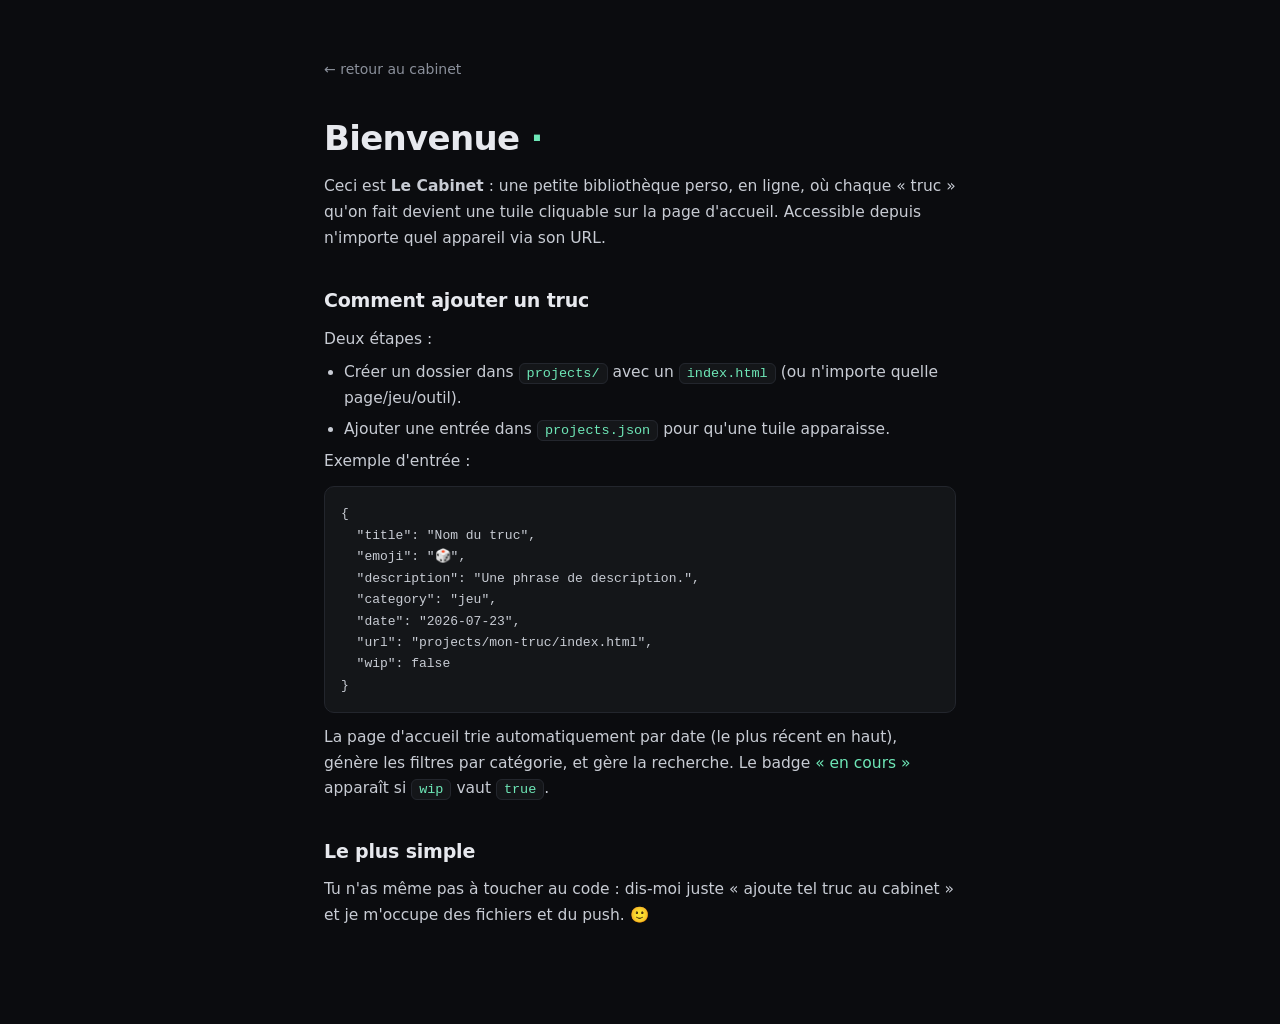
==== projects/bienvenue/index.html @ 3de0d44e "Le Cabinet: page d'accueil + systeme de tuiles" ====
<!DOCTYPE html>
<html lang="fr">
<head>
<meta charset="UTF-8" />
<meta name="viewport" content="width=device-width, initial-scale=1.0" />
<title>Bienvenue · Le Cabinet</title>
<style>
  :root { --bg:#0b0c0f; --text:#e7e9ee; --dim:#8b909b; --accent:#6ee7b7; --tile:#141619; --border:#23262d; }
  * { box-sizing:border-box; margin:0; padding:0; }
  body { background:var(--bg); color:var(--text); font-family:ui-sans-serif,system-ui,-apple-system,"Segoe UI",Roboto,sans-serif; line-height:1.65; }
  .wrap { max-width:680px; margin:0 auto; padding:56px 24px 96px; }
  a.back { color:var(--dim); font-size:14px; text-decoration:none; }
  a.back:hover { color:var(--text); }
  h1 { font-size:34px; letter-spacing:-0.02em; margin:28px 0 8px; }
  h2 { font-size:19px; margin:34px 0 10px; letter-spacing:-0.01em; }
  p, li { color:#c8ccd4; font-size:15.5px; }
  ul { margin:8px 0 0 20px; }
  li { margin:6px 0; }
  code { background:var(--tile); border:1px solid var(--border); padding:2px 7px; border-radius:6px; font-size:13.5px; color:var(--accent); }
  pre { background:var(--tile); border:1px solid var(--border); border-radius:10px; padding:16px; overflow:auto; margin:12px 0; font-size:13px; color:#c8ccd4; }
  .accent { color:var(--accent); }
</style>
</head>
<body>
  <div class="wrap">
    <a class="back" href="../../index.html">← retour au cabinet</a>
    <h1>Bienvenue <span class="accent">·</span></h1>
    <p>Ceci est <strong>Le Cabinet</strong> : une petite bibliothèque perso, en ligne, où chaque « truc » qu'on fait devient une tuile cliquable sur la page d'accueil. Accessible depuis n'importe quel appareil via son URL.</p>

    <h2>Comment ajouter un truc</h2>
    <p>Deux étapes :</p>
    <ul>
      <li>Créer un dossier dans <code>projects/</code> avec un <code>index.html</code> (ou n'importe quelle page/jeu/outil).</li>
      <li>Ajouter une entrée dans <code>projects.json</code> pour qu'une tuile apparaisse.</li>
    </ul>
    <p>Exemple d'entrée :</p>
    <pre>{
  "title": "Nom du truc",
  "emoji": "🎲",
  "description": "Une phrase de description.",
  "category": "jeu",
  "date": "2026-07-23",
  "url": "projects/mon-truc/index.html",
  "wip": false
}</pre>
    <p>La page d'accueil trie automatiquement par date (le plus récent en haut), génère les filtres par catégorie, et gère la recherche. Le badge <span class="accent">« en cours »</span> apparaît si <code>wip</code> vaut <code>true</code>.</p>

    <h2>Le plus simple</h2>
    <p>Tu n'as même pas à toucher au code : dis-moi juste « ajoute tel truc au cabinet » et je m'occupe des fichiers et du push. 🙂</p>
  </div>
</body>
</html>
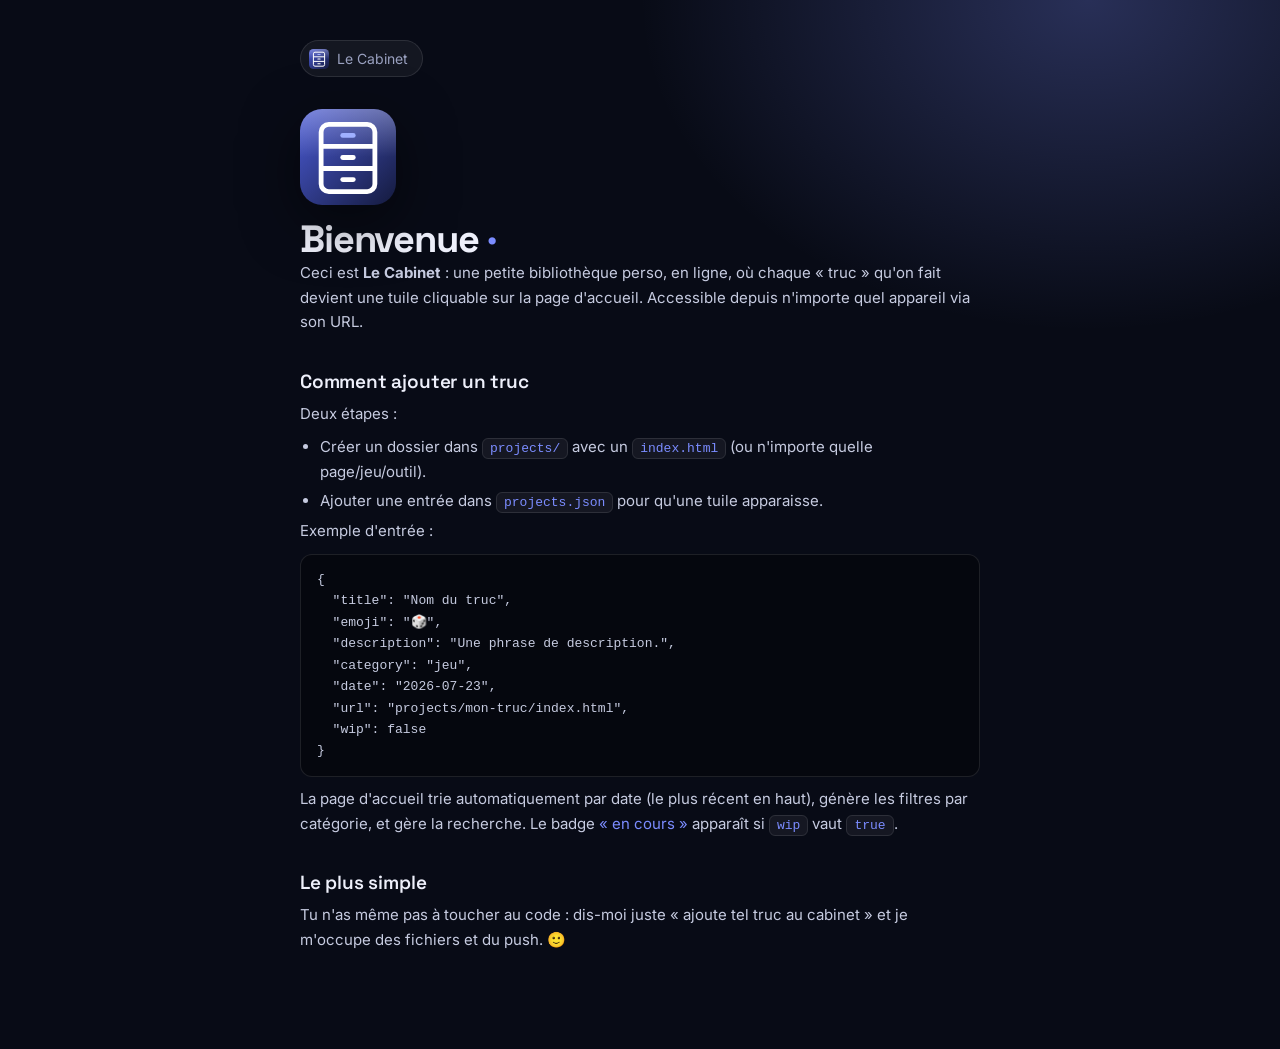
==== commit df267cd3: "Refonte du style : vitrine d'outils avec icônes d'app Accueil en vitrine (dock d'icônes, section À l" ====
--- a/projects/bienvenue/index.html
+++ b/projects/bienvenue/index.html
@@ -4,26 +4,12 @@
 <meta charset="UTF-8" />
 <meta name="viewport" content="width=device-width, initial-scale=1.0" />
 <title>Bienvenue · Le Cabinet</title>
-<style>
-  :root { --bg:#0b0c0f; --text:#e7e9ee; --dim:#8b909b; --accent:#6ee7b7; --tile:#141619; --border:#23262d; }
-  * { box-sizing:border-box; margin:0; padding:0; }
-  body { background:var(--bg); color:var(--text); font-family:ui-sans-serif,system-ui,-apple-system,"Segoe UI",Roboto,sans-serif; line-height:1.65; }
-  .wrap { max-width:680px; margin:0 auto; padding:56px 24px 96px; }
-  a.back { color:var(--dim); font-size:14px; text-decoration:none; }
-  a.back:hover { color:var(--text); }
-  h1 { font-size:34px; letter-spacing:-0.02em; margin:28px 0 8px; }
-  h2 { font-size:19px; margin:34px 0 10px; letter-spacing:-0.01em; }
-  p, li { color:#c8ccd4; font-size:15.5px; }
-  ul { margin:8px 0 0 20px; }
-  li { margin:6px 0; }
-  code { background:var(--tile); border:1px solid var(--border); padding:2px 7px; border-radius:6px; font-size:13.5px; color:var(--accent); }
-  pre { background:var(--tile); border:1px solid var(--border); border-radius:10px; padding:16px; overflow:auto; margin:12px 0; font-size:13px; color:#c8ccd4; }
-  .accent { color:var(--accent); }
-</style>
+<link rel="stylesheet" href="../_page.css" />
 </head>
 <body>
   <div class="wrap">
-    <a class="back" href="../../index.html">← retour au cabinet</a>
+    <a class="back" href="../../index.html">Le Cabinet</a>
+    <img class="appicon" src="../../assets/icons/cabinet.svg" alt="" />
     <h1>Bienvenue <span class="accent">·</span></h1>
     <p>Ceci est <strong>Le Cabinet</strong> : une petite bibliothèque perso, en ligne, où chaque « truc » qu'on fait devient une tuile cliquable sur la page d'accueil. Accessible depuis n'importe quel appareil via son URL.</p>
 
--- a/projects/_page.css
+++ b/projects/_page.css
@@ -0,0 +1,33 @@
+/* Fiches projet du Cabinet : même vitrine nocturne que l'accueil */
+@import url("https://fonts.googleapis.com/css2?family=Inter:wght@400;500;600&family=Space+Grotesk:wght@500;600;700&display=swap");
+:root {
+  --bg:#080b16; --tile:rgba(255,255,255,.05); --tile2:rgba(255,255,255,.09);
+  --border:rgba(255,255,255,.10); --border-h:rgba(255,255,255,.22);
+  --text:#eef0fb; --dim:#9aa1c0; --accent:#7b8cff; --danger:#ff6b81;
+  --display:"Space Grotesk",ui-sans-serif,system-ui,sans-serif;
+  color-scheme:dark;
+}
+* { box-sizing:border-box; margin:0; padding:0; }
+body { background:radial-gradient(50% 45% at 85% 0%, color-mix(in srgb, var(--accent) 28%, transparent), transparent 70%) no-repeat, var(--bg);
+  color:var(--text); font-family:"Inter",ui-sans-serif,system-ui,-apple-system,"Segoe UI",Roboto,sans-serif; line-height:1.65; min-height:100vh; -webkit-font-smoothing:antialiased; }
+.wrap { max-width:720px; margin:0 auto; padding:40px max(20px, env(safe-area-inset-left, 0px)) 96px; }
+a.back { display:inline-flex; align-items:center; gap:8px; color:var(--dim); font-size:14px; text-decoration:none; padding:6px 14px 6px 8px; border-radius:999px; border:1px solid var(--border); background:var(--tile); transition:color .15s, border-color .15s; }
+a.back::before { content:""; width:20px; height:20px; background:url("../assets/icons/cabinet.svg") center/contain no-repeat; }
+a.back:hover { color:var(--text); border-color:var(--border-h); }
+.appicon { width:96px; height:96px; margin:32px 0 14px; display:block; filter:drop-shadow(0 16px 28px rgba(0,0,0,.5)); }
+.emoji { font-size:44px; margin:26px 0 6px; }
+h1 { font:700 38px/1.1 var(--display); letter-spacing:-.03em; }
+.tag { display:inline-block; border:1px solid var(--border); color:var(--dim); font-size:11px; text-transform:uppercase; letter-spacing:.1em; padding:4px 11px; border-radius:999px; margin-top:12px; }
+.lead { color:#d4d8ea; font-size:17px; margin:18px 0 4px; }
+h2 { font:600 19px var(--display); margin:34px 0 8px; letter-spacing:-.01em; }
+p, li { color:#c6cbe0; font-size:15px; }
+ul { margin:8px 0 0 20px; } li { margin:5px 0; }
+code { background:var(--tile); border:1px solid var(--border); padding:2px 7px; border-radius:6px; font-size:13px; color:var(--accent); }
+pre { background:rgba(0,0,0,.35); border:1px solid var(--border); border-radius:12px; padding:14px 16px; overflow:auto; margin:10px 0; font-size:13px; color:#c6cbe0; }
+.btns { display:flex; gap:10px; flex-wrap:wrap; margin-top:24px; }
+.btn { display:inline-block; padding:11px 20px; border-radius:999px; font-size:14px; font-weight:600; text-decoration:none; transition:transform .15s; }
+.btn:hover { transform:translateY(-2px); }
+.btn:active { transform:scale(.97); }
+.btn.primary { background:var(--accent); color:#fff; }
+.btn.ghost { background:var(--tile); border:1px solid var(--border); color:var(--text); }
+.accent { color:var(--accent); }
